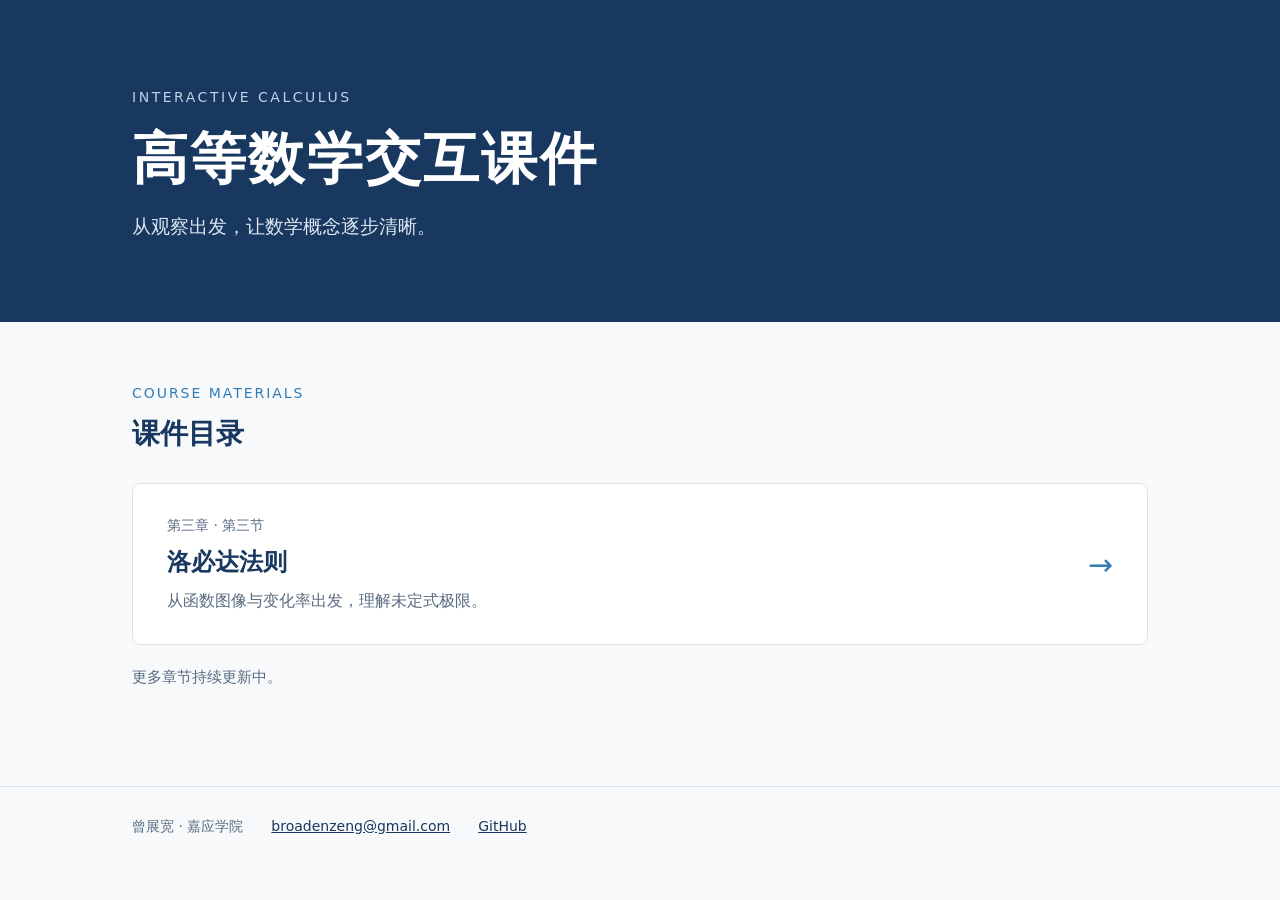
==== index.html @ cfeb712c "发布高等数学交互课件与洛必达法则" ====
<!doctype html>
<html lang="zh-CN">
<head>
<meta charset="utf-8"><meta name="viewport" content="width=device-width,initial-scale=1">
<title>高等数学交互课件</title>
<style>
:root{color-scheme:light;--ink:#19385f;--muted:#586b80;--line:#dbe4eb;--accent:#337db4}*{box-sizing:border-box}body{margin:0;background:#f7f9fb;color:var(--ink);font-family:"Microsoft YaHei",system-ui,sans-serif;line-height:1.7}header{background:#19385f;color:white} .wrap{max-width:1080px;margin:auto;padding:0 32px}.hero{padding:86px 32px 80px}.eyebrow{font-size:14px;letter-spacing:.18em;color:#bcd4e8}h1{font-size:clamp(34px,5vw,56px);margin:14px 0 16px;line-height:1.25;letter-spacing:.04em}header p{margin:0;color:#dce8f2;font-size:19px}main{padding-top:60px!important;padding-bottom:80px!important}.section-label{font-size:14px;color:var(--accent);letter-spacing:.14em}h2{font-size:28px;margin:4px 0 26px}.card{display:flex;gap:24px;align-items:center;justify-content:space-between;background:white;border:1px solid var(--line);border-radius:8px;padding:30px 34px;text-decoration:none;color:inherit;transition:border-color .2s,transform .2s}.card:hover{border-color:#81aac8;transform:translateY(-2px)}.chapter{font-size:14px;color:var(--muted)}h3{font-size:24px;margin:4px 0} .desc{color:var(--muted);margin:0}.arrow{font-size:30px;color:var(--accent)}.note{margin-top:20px;color:var(--muted);font-size:15px}footer{border-top:1px solid var(--line);color:var(--muted);font-size:14px;padding:28px 0}footer a{color:var(--ink)}@media(max-width:600px){.hero{padding-top:64px;padding-bottom:60px}.card{padding:24px}.wrap{padding-left:24px;padding-right:24px}}
</style></head><body>
<header><div class="wrap hero"><div class="eyebrow">INTERACTIVE CALCULUS</div><h1>高等数学交互课件</h1><p>从观察出发，让数学概念逐步清晰。</p></div></header>
<main class="wrap"><div class="section-label">COURSE MATERIALS</div><h2>课件目录</h2><a class="card" href="3.3%20洛必达法则/3.3%20洛必达法则.html"><div><div class="chapter">第三章 · 第三节</div><h3>洛必达法则</h3><p class="desc">从函数图像与变化率出发，理解未定式极限。</p></div><span class="arrow" aria-hidden="true">→</span></a><p class="note">更多章节持续更新中。</p></main>
<footer><div class="wrap">曾展宽 · 嘉应学院　　<a href="mailto:broadenzeng@gmail.com">broadenzeng@gmail.com</a>　　<a href="https://github.com/BroadenZeng/higher-math-interactive">GitHub</a></div></footer>
</body></html>
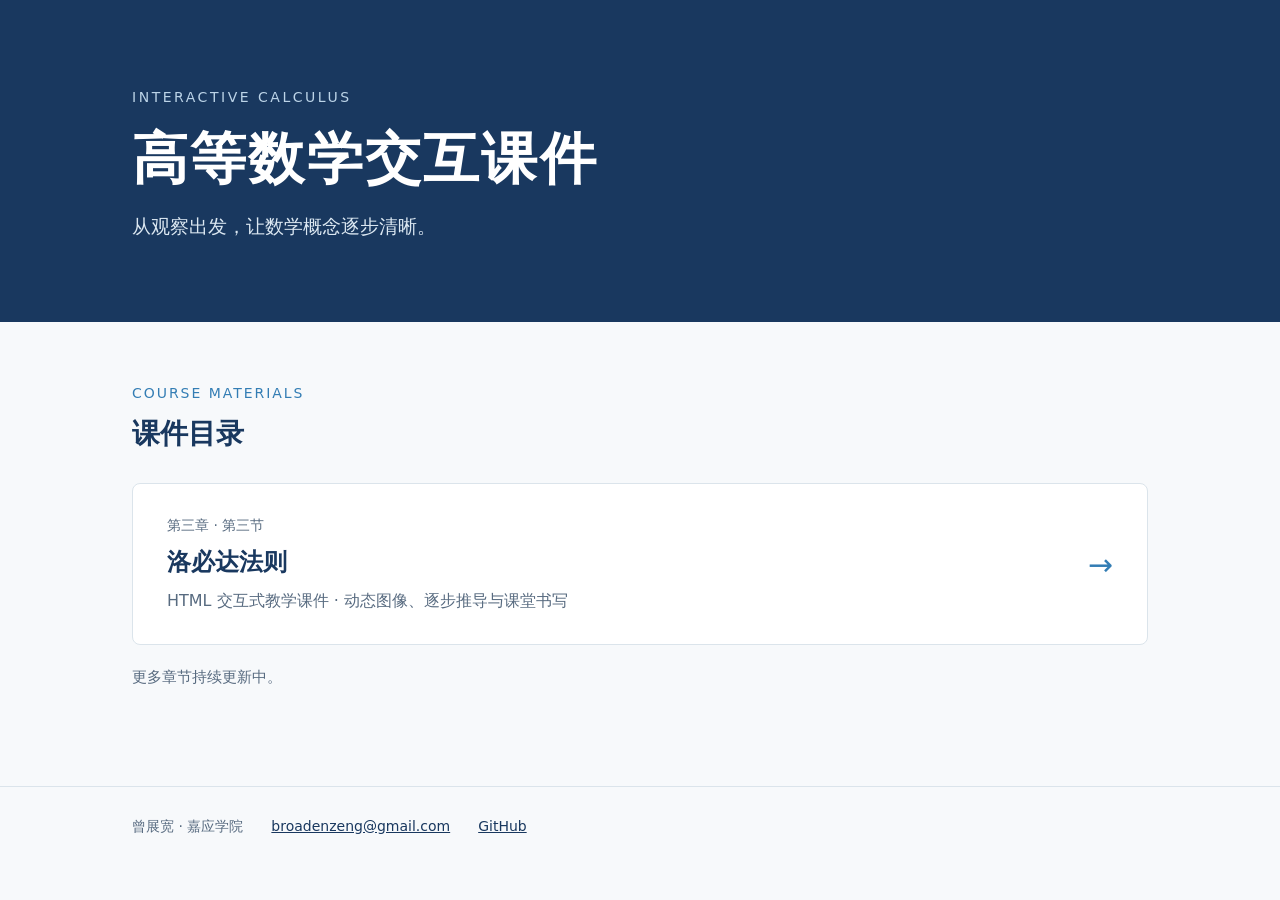
==== commit 8affadc4: "明确课件类型与目录说明" ====
--- a/index.html
+++ b/index.html
@@ -7,6 +7,6 @@
 :root{color-scheme:light;--ink:#19385f;--muted:#586b80;--line:#dbe4eb;--accent:#337db4}*{box-sizing:border-box}body{margin:0;background:#f7f9fb;color:var(--ink);font-family:"Microsoft YaHei",system-ui,sans-serif;line-height:1.7}header{background:#19385f;color:white} .wrap{max-width:1080px;margin:auto;padding:0 32px}.hero{padding:86px 32px 80px}.eyebrow{font-size:14px;letter-spacing:.18em;color:#bcd4e8}h1{font-size:clamp(34px,5vw,56px);margin:14px 0 16px;line-height:1.25;letter-spacing:.04em}header p{margin:0;color:#dce8f2;font-size:19px}main{padding-top:60px!important;padding-bottom:80px!important}.section-label{font-size:14px;color:var(--accent);letter-spacing:.14em}h2{font-size:28px;margin:4px 0 26px}.card{display:flex;gap:24px;align-items:center;justify-content:space-between;background:white;border:1px solid var(--line);border-radius:8px;padding:30px 34px;text-decoration:none;color:inherit;transition:border-color .2s,transform .2s}.card:hover{border-color:#81aac8;transform:translateY(-2px)}.chapter{font-size:14px;color:var(--muted)}h3{font-size:24px;margin:4px 0} .desc{color:var(--muted);margin:0}.arrow{font-size:30px;color:var(--accent)}.note{margin-top:20px;color:var(--muted);font-size:15px}footer{border-top:1px solid var(--line);color:var(--muted);font-size:14px;padding:28px 0}footer a{color:var(--ink)}@media(max-width:600px){.hero{padding-top:64px;padding-bottom:60px}.card{padding:24px}.wrap{padding-left:24px;padding-right:24px}}
 </style></head><body>
 <header><div class="wrap hero"><div class="eyebrow">INTERACTIVE CALCULUS</div><h1>高等数学交互课件</h1><p>从观察出发，让数学概念逐步清晰。</p></div></header>
-<main class="wrap"><div class="section-label">COURSE MATERIALS</div><h2>课件目录</h2><a class="card" href="3.3%20洛必达法则/3.3%20洛必达法则.html"><div><div class="chapter">第三章 · 第三节</div><h3>洛必达法则</h3><p class="desc">从函数图像与变化率出发，理解未定式极限。</p></div><span class="arrow" aria-hidden="true">→</span></a><p class="note">更多章节持续更新中。</p></main>
+<main class="wrap"><div class="section-label">COURSE MATERIALS</div><h2>课件目录</h2><a class="card" href="3.3%20洛必达法则/3.3%20洛必达法则.html"><div><div class="chapter">第三章 · 第三节</div><h3>洛必达法则</h3><p class="desc">HTML 交互式教学课件 · 动态图像、逐步推导与课堂书写</p></div><span class="arrow" aria-hidden="true">→</span></a><p class="note">更多章节持续更新中。</p></main>
 <footer><div class="wrap">曾展宽 · 嘉应学院　　<a href="mailto:broadenzeng@gmail.com">broadenzeng@gmail.com</a>　　<a href="https://github.com/BroadenZeng/higher-math-interactive">GitHub</a></div></footer>
 </body></html>
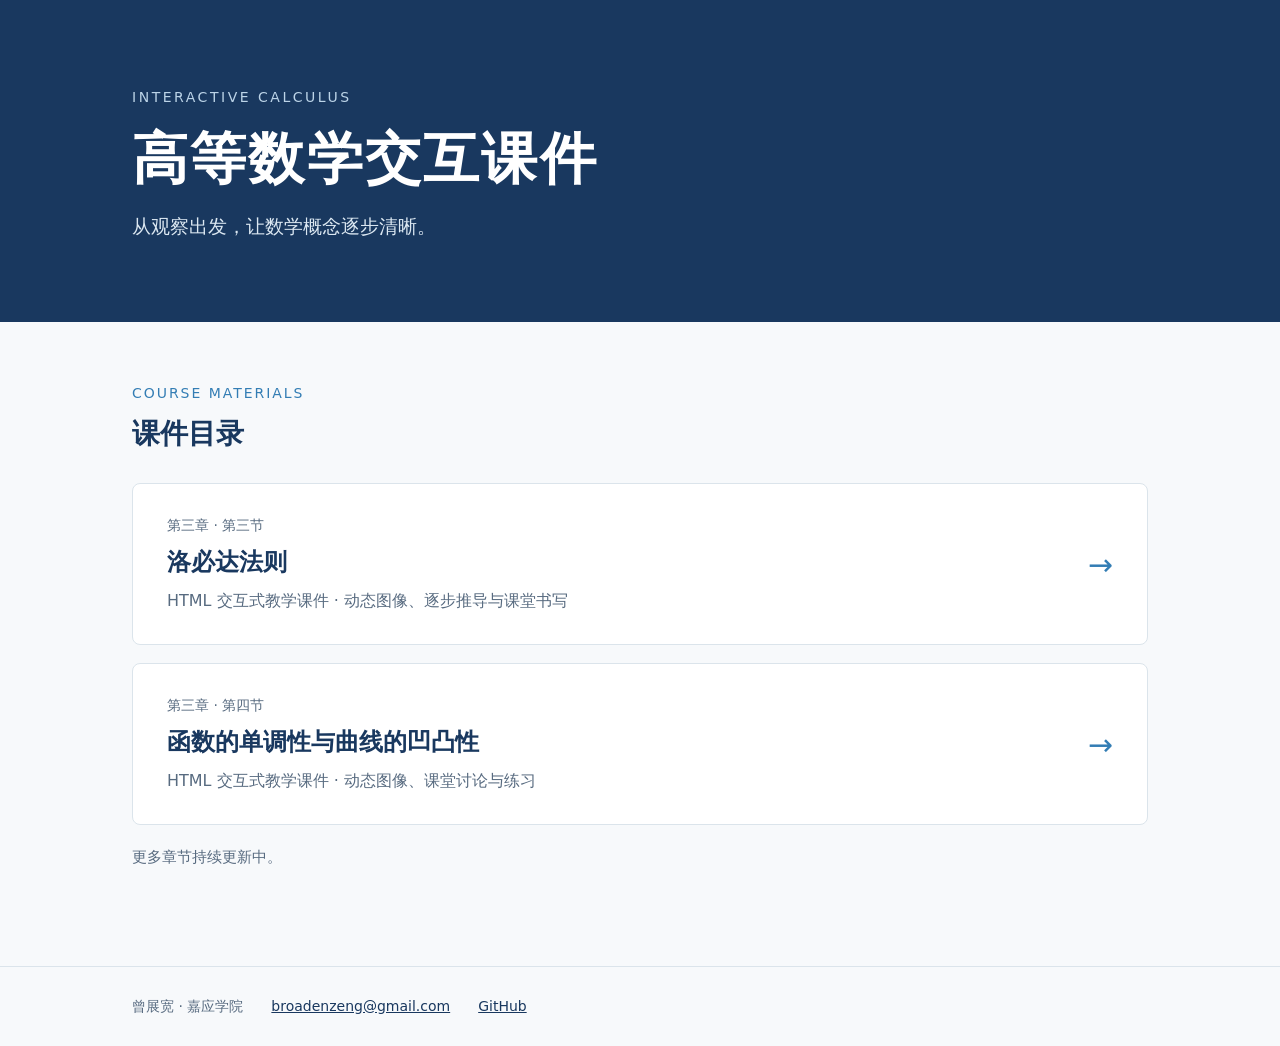
==== commit 4da0af72: "新增函数单调性与凹凸性课件" ====
--- a/index.html
+++ b/index.html
@@ -4,9 +4,9 @@
 <meta charset="utf-8"><meta name="viewport" content="width=device-width,initial-scale=1">
 <title>高等数学交互课件</title>
 <style>
-:root{color-scheme:light;--ink:#19385f;--muted:#586b80;--line:#dbe4eb;--accent:#337db4}*{box-sizing:border-box}body{margin:0;background:#f7f9fb;color:var(--ink);font-family:"Microsoft YaHei",system-ui,sans-serif;line-height:1.7}header{background:#19385f;color:white} .wrap{max-width:1080px;margin:auto;padding:0 32px}.hero{padding:86px 32px 80px}.eyebrow{font-size:14px;letter-spacing:.18em;color:#bcd4e8}h1{font-size:clamp(34px,5vw,56px);margin:14px 0 16px;line-height:1.25;letter-spacing:.04em}header p{margin:0;color:#dce8f2;font-size:19px}main{padding-top:60px!important;padding-bottom:80px!important}.section-label{font-size:14px;color:var(--accent);letter-spacing:.14em}h2{font-size:28px;margin:4px 0 26px}.card{display:flex;gap:24px;align-items:center;justify-content:space-between;background:white;border:1px solid var(--line);border-radius:8px;padding:30px 34px;text-decoration:none;color:inherit;transition:border-color .2s,transform .2s}.card:hover{border-color:#81aac8;transform:translateY(-2px)}.chapter{font-size:14px;color:var(--muted)}h3{font-size:24px;margin:4px 0} .desc{color:var(--muted);margin:0}.arrow{font-size:30px;color:var(--accent)}.note{margin-top:20px;color:var(--muted);font-size:15px}footer{border-top:1px solid var(--line);color:var(--muted);font-size:14px;padding:28px 0}footer a{color:var(--ink)}@media(max-width:600px){.hero{padding-top:64px;padding-bottom:60px}.card{padding:24px}.wrap{padding-left:24px;padding-right:24px}}
+:root{color-scheme:light;--ink:#19385f;--muted:#586b80;--line:#dbe4eb;--accent:#337db4}*{box-sizing:border-box}body{margin:0;background:#f7f9fb;color:var(--ink);font-family:"Microsoft YaHei",system-ui,sans-serif;line-height:1.7}header{background:#19385f;color:white} .wrap{max-width:1080px;margin:auto;padding:0 32px}.hero{padding:86px 32px 80px}.eyebrow{font-size:14px;letter-spacing:.18em;color:#bcd4e8}h1{font-size:clamp(34px,5vw,56px);margin:14px 0 16px;line-height:1.25;letter-spacing:.04em}header p{margin:0;color:#dce8f2;font-size:19px}main{padding-top:60px!important;padding-bottom:80px!important}.section-label{font-size:14px;color:var(--accent);letter-spacing:.14em}h2{font-size:28px;margin:4px 0 26px}.card{display:flex;gap:24px;align-items:center;justify-content:space-between;background:white;border:1px solid var(--line);border-radius:8px;padding:30px 34px;text-decoration:none;color:inherit;transition:border-color .2s,transform .2s}.card+.card{margin-top:18px}.card:hover{border-color:#81aac8;transform:translateY(-2px)}.chapter{font-size:14px;color:var(--muted)}h3{font-size:24px;margin:4px 0} .desc{color:var(--muted);margin:0}.arrow{font-size:30px;color:var(--accent)}.note{margin-top:20px;color:var(--muted);font-size:15px}footer{border-top:1px solid var(--line);color:var(--muted);font-size:14px;padding:28px 0}footer a{color:var(--ink)}@media(max-width:600px){.hero{padding-top:64px;padding-bottom:60px}.card{padding:24px}.wrap{padding-left:24px;padding-right:24px}}
 </style></head><body>
 <header><div class="wrap hero"><div class="eyebrow">INTERACTIVE CALCULUS</div><h1>高等数学交互课件</h1><p>从观察出发，让数学概念逐步清晰。</p></div></header>
-<main class="wrap"><div class="section-label">COURSE MATERIALS</div><h2>课件目录</h2><a class="card" href="3.3%20洛必达法则/3.3%20洛必达法则.html"><div><div class="chapter">第三章 · 第三节</div><h3>洛必达法则</h3><p class="desc">HTML 交互式教学课件 · 动态图像、逐步推导与课堂书写</p></div><span class="arrow" aria-hidden="true">→</span></a><p class="note">更多章节持续更新中。</p></main>
+<main class="wrap"><div class="section-label">COURSE MATERIALS</div><h2>课件目录</h2><a class="card" href="3.3%20洛必达法则/3.3%20洛必达法则.html"><div><div class="chapter">第三章 · 第三节</div><h3>洛必达法则</h3><p class="desc">HTML 交互式教学课件 · 动态图像、逐步推导与课堂书写</p></div><span class="arrow" aria-hidden="true">→</span></a><a class="card" href="3.4%20函数的单调性与曲线的凹凸性/3.4%20函数的单调性与曲线的凹凸性.html"><div><div class="chapter">第三章 · 第四节</div><h3>函数的单调性与曲线的凹凸性</h3><p class="desc">HTML 交互式教学课件 · 动态图像、课堂讨论与练习</p></div><span class="arrow" aria-hidden="true">→</span></a><p class="note">更多章节持续更新中。</p></main>
 <footer><div class="wrap">曾展宽 · 嘉应学院　　<a href="mailto:broadenzeng@gmail.com">broadenzeng@gmail.com</a>　　<a href="https://github.com/BroadenZeng/higher-math-interactive">GitHub</a></div></footer>
 </body></html>
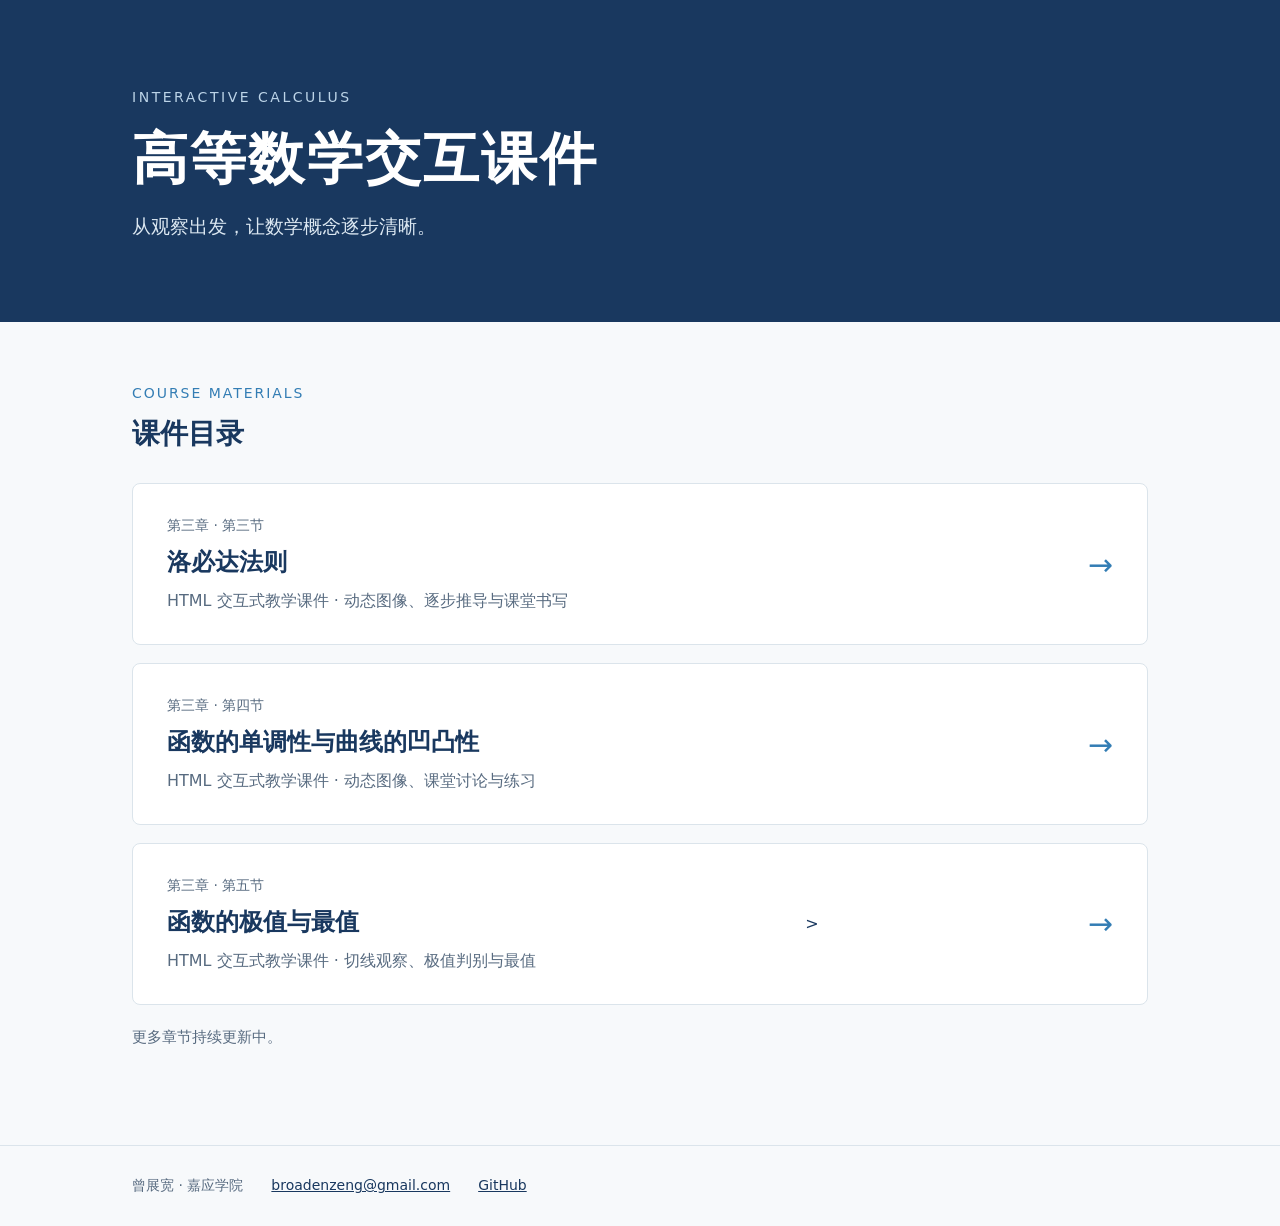
==== commit a74a59f3: "新增极值与最值课件" ====
--- a/index.html
+++ b/index.html
@@ -1,12 +1,43 @@
 <!doctype html>
 <html lang="zh-CN">
-<head>
-<meta charset="utf-8"><meta name="viewport" content="width=device-width,initial-scale=1">
-<title>高等数学交互课件</title>
-<style>
-:root{color-scheme:light;--ink:#19385f;--muted:#586b80;--line:#dbe4eb;--accent:#337db4}*{box-sizing:border-box}body{margin:0;background:#f7f9fb;color:var(--ink);font-family:"Microsoft YaHei",system-ui,sans-serif;line-height:1.7}header{background:#19385f;color:white} .wrap{max-width:1080px;margin:auto;padding:0 32px}.hero{padding:86px 32px 80px}.eyebrow{font-size:14px;letter-spacing:.18em;color:#bcd4e8}h1{font-size:clamp(34px,5vw,56px);margin:14px 0 16px;line-height:1.25;letter-spacing:.04em}header p{margin:0;color:#dce8f2;font-size:19px}main{padding-top:60px!important;padding-bottom:80px!important}.section-label{font-size:14px;color:var(--accent);letter-spacing:.14em}h2{font-size:28px;margin:4px 0 26px}.card{display:flex;gap:24px;align-items:center;justify-content:space-between;background:white;border:1px solid var(--line);border-radius:8px;padding:30px 34px;text-decoration:none;color:inherit;transition:border-color .2s,transform .2s}.card+.card{margin-top:18px}.card:hover{border-color:#81aac8;transform:translateY(-2px)}.chapter{font-size:14px;color:var(--muted)}h3{font-size:24px;margin:4px 0} .desc{color:var(--muted);margin:0}.arrow{font-size:30px;color:var(--accent)}.note{margin-top:20px;color:var(--muted);font-size:15px}footer{border-top:1px solid var(--line);color:var(--muted);font-size:14px;padding:28px 0}footer a{color:var(--ink)}@media(max-width:600px){.hero{padding-top:64px;padding-bottom:60px}.card{padding:24px}.wrap{padding-left:24px;padding-right:24px}}
-</style></head><body>
-<header><div class="wrap hero"><div class="eyebrow">INTERACTIVE CALCULUS</div><h1>高等数学交互课件</h1><p>从观察出发，让数学概念逐步清晰。</p></div></header>
-<main class="wrap"><div class="section-label">COURSE MATERIALS</div><h2>课件目录</h2><a class="card" href="3.3%20洛必达法则/3.3%20洛必达法则.html"><div><div class="chapter">第三章 · 第三节</div><h3>洛必达法则</h3><p class="desc">HTML 交互式教学课件 · 动态图像、逐步推导与课堂书写</p></div><span class="arrow" aria-hidden="true">→</span></a><a class="card" href="3.4%20函数的单调性与曲线的凹凸性/3.4%20函数的单调性与曲线的凹凸性.html"><div><div class="chapter">第三章 · 第四节</div><h3>函数的单调性与曲线的凹凸性</h3><p class="desc">HTML 交互式教学课件 · 动态图像、课堂讨论与练习</p></div><span class="arrow" aria-hidden="true">→</span></a><p class="note">更多章节持续更新中。</p></main>
-<footer><div class="wrap">曾展宽 · 嘉应学院　　<a href="mailto:broadenzeng@gmail.com">broadenzeng@gmail.com</a>　　<a href="https://github.com/BroadenZeng/higher-math-interactive">GitHub</a></div></footer>
-</body></html>
+  <head>
+    <meta charset="utf-8" /><meta name="viewport" content="width=device-width,initial-scale=1" />
+    <title>高等数学交互课件</title>
+    <style>
+      :root{color-scheme:light;--ink:#19385f;--muted:#586b80;--line:#dbe4eb;--accent:#337db4}*{box-sizing:border-box}body{margin:0;background:#f7f9fb;color:var(--ink);font-family:"Microsoft YaHei",system-ui,sans-serif;line-height:1.7}header{background:#19385f;color:white} .wrap{max-width:1080px;margin:auto;padding:0 32px}.hero{padding:86px 32px 80px}.eyebrow{font-size:14px;letter-spacing:.18em;color:#bcd4e8}h1{font-size:clamp(34px,5vw,56px);margin:14px 0 16px;line-height:1.25;letter-spacing:.04em}header p{margin:0;color:#dce8f2;font-size:19px}main{padding-top:60px!important;padding-bottom:80px!important}.section-label{font-size:14px;color:var(--accent);letter-spacing:.14em}h2{font-size:28px;margin:4px 0 26px}.card{display:flex;gap:24px;align-items:center;justify-content:space-between;background:white;border:1px solid var(--line);border-radius:8px;padding:30px 34px;text-decoration:none;color:inherit;transition:border-color .2s,transform .2s}.card+.card{margin-top:18px}.card:hover{border-color:#81aac8;transform:translateY(-2px)}.chapter{font-size:14px;color:var(--muted)}h3{font-size:24px;margin:4px 0} .desc{color:var(--muted);margin:0}.arrow{font-size:30px;color:var(--accent)}.note{margin-top:20px;color:var(--muted);font-size:15px}footer{border-top:1px solid var(--line);color:var(--muted);font-size:14px;padding:28px 0}footer a{color:var(--ink)}@media(max-width:600px){.hero{padding-top:64px;padding-bottom:60px}.card{padding:24px}.wrap{padding-left:24px;padding-right:24px}}
+    </style></head
+  ><body>
+    <header
+      ><div class="wrap hero"
+        ><div class="eyebrow">INTERACTIVE CALCULUS</div><h1>高等数学交互课件</h1
+        ><p>从观察出发，让数学概念逐步清晰。</p></div
+      ></header
+    >
+    <main class="wrap"
+      ><div class="section-label">COURSE MATERIALS</div><h2>课件目录</h2
+      ><a class="card" href="3.3%20洛必达法则/3.3%20洛必达法则.html"
+        ><div
+          ><div class="chapter">第三章 · 第三节</div><h3>洛必达法则</h3
+          ><p class="desc">HTML 交互式教学课件 · 动态图像、逐步推导与课堂书写</p></div
+        ><span class="arrow" aria-hidden="true">→</span></a
+      ><a class="card" href="3.4%20函数的单调性与曲线的凹凸性/3.4%20函数的单调性与曲线的凹凸性.html"
+        ><div
+          ><div class="chapter">第三章 · 第四节</div><h3>函数的单调性与曲线的凹凸性</h3
+          ><p class="desc">HTML 交互式教学课件 · 动态图像、课堂讨论与练习</p></div
+        ><span class="arrow" aria-hidden="true">→</span></a
+      ><a class="card" href="3.5%20函数的极值与最值/3.5%20函数的极值与最值.html"
+        ><div><div class="chapter">第三章 · 第五节</div><h3>函数的极值与最值</h3>
+          <p class="desc">HTML 交互式教学课件 · 切线观察、极值判别与最值</p></div>
+        ><span class="arrow" aria-hidden="true">→</span></a
+      ><p class="note">更多章节持续更新中。</p></main
+    >
+    <footer
+      ><div class="wrap"
+        >曾展宽 · 嘉应学院　　<a href="mailto:broadenzeng@gmail.com">broadenzeng@gmail.com</a>　　<a
+          href="https://github.com/BroadenZeng/higher-math-interactive"
+          >GitHub</a
+        ></div
+      ></footer
+    >
+  </body></html
+>
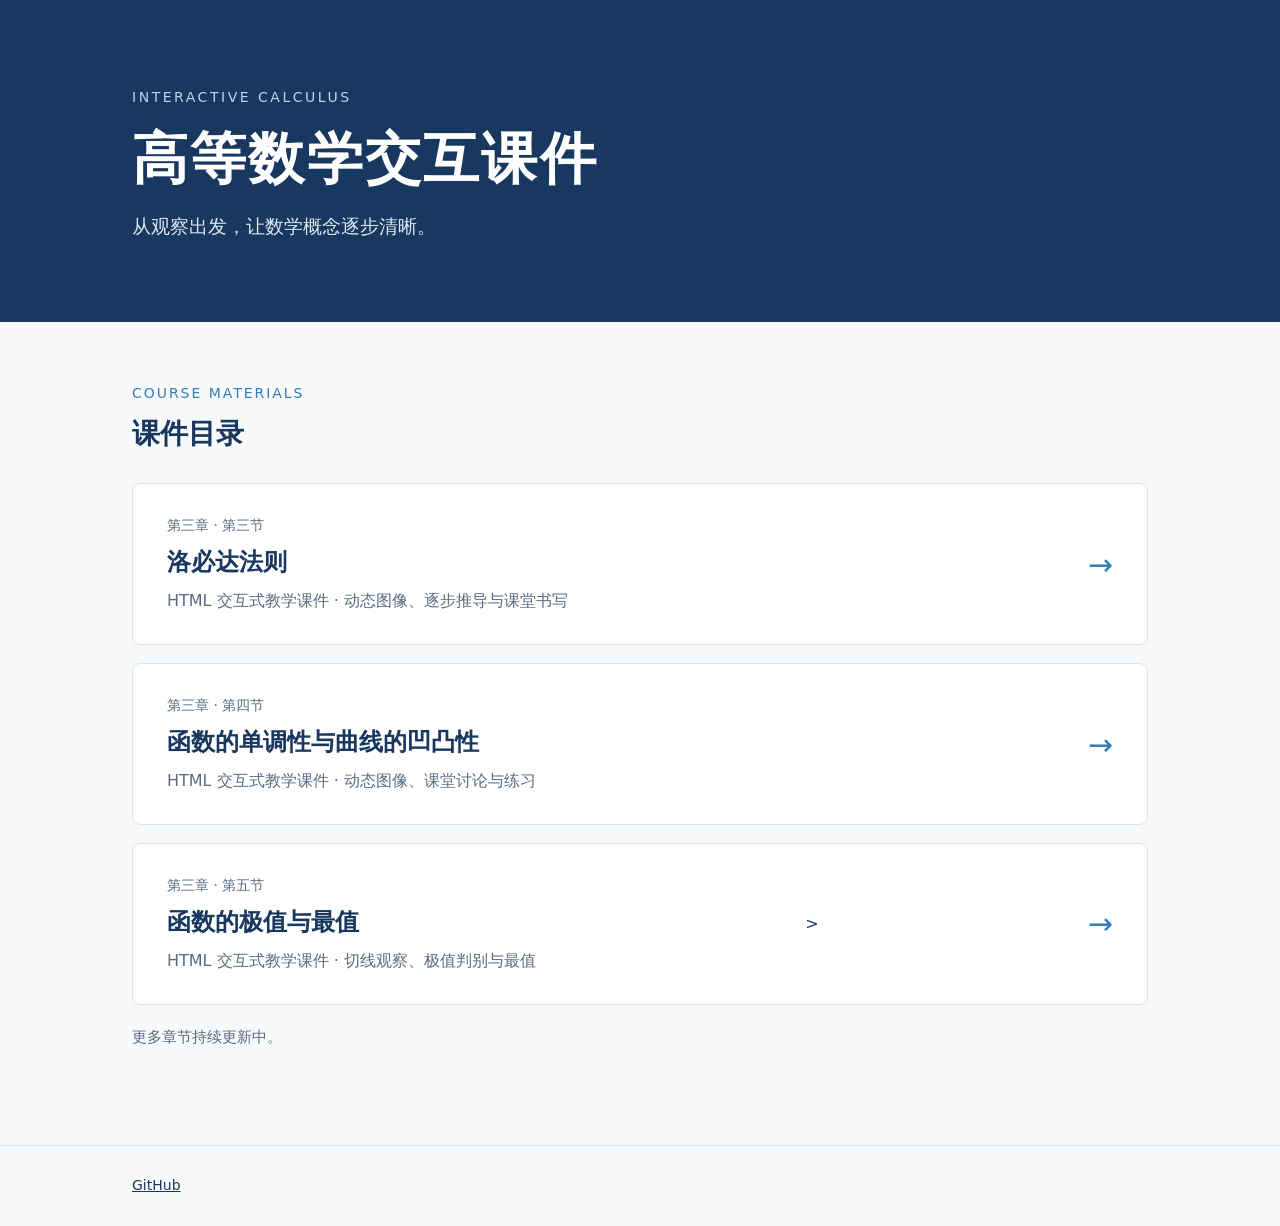
==== commit 0ec02b00: "移除个人联系信息" ====
--- a/index.html
+++ b/index.html
@@ -33,7 +33,7 @@
     >
     <footer
       ><div class="wrap"
-        >曾展宽 · 嘉应学院　　<a href="mailto:broadenzeng@gmail.com">broadenzeng@gmail.com</a>　　<a
+        ><a
           href="https://github.com/BroadenZeng/higher-math-interactive"
           >GitHub</a
         ></div
